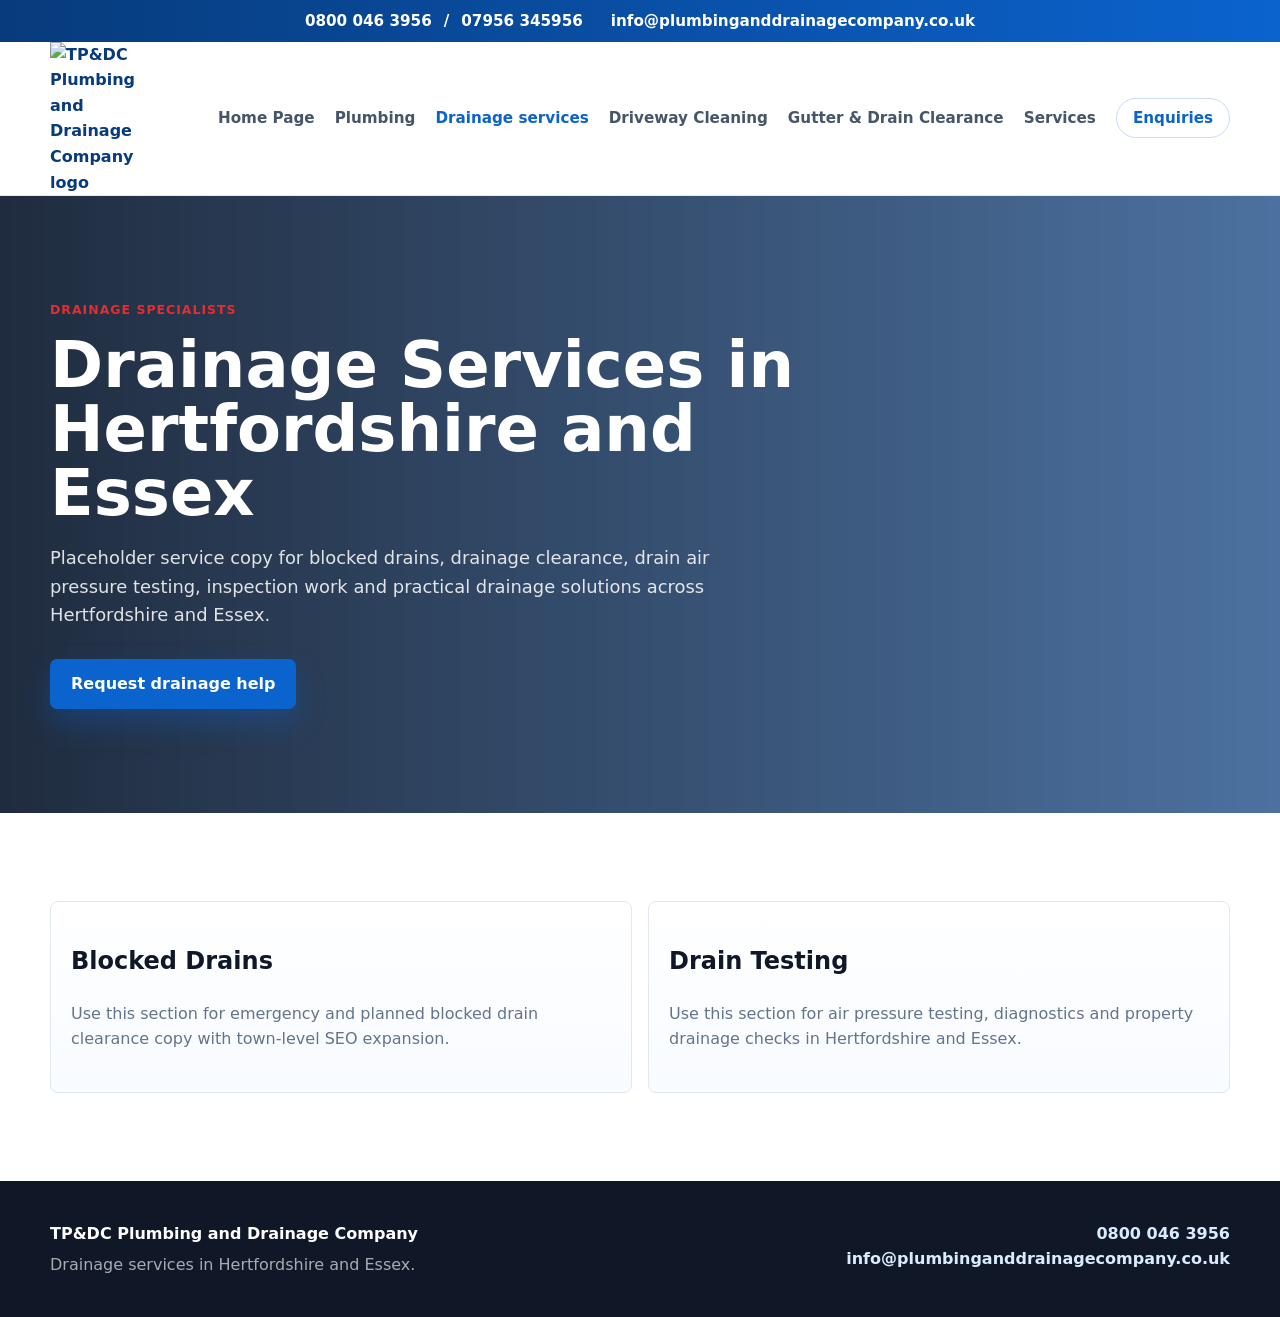
==== drainage-services.html @ feaea56b "Create plumbing and drainage website mockup" ====
<!doctype html>
<html lang="en-GB">
  <head>
    <meta charset="utf-8">
    <meta name="viewport" content="width=device-width, initial-scale=1">
    <title>Drainage Services in Hertfordshire and Essex | TP&amp;DC</title>
    <meta name="description" content="Drainage services in Hertfordshire and Essex from TP&DC, including blocked drains, clearance, drain testing, inspections and urgent drainage support.">
    <meta name="robots" content="index, follow, max-image-preview:large">
    <link rel="canonical" href="https://plumbinganddrainagecompany.co.uk/drainage-services/">
    <link rel="stylesheet" href="styles.css">
  </head>
  <body>
    <header class="site-header"><div class="contact-strip"><a href="tel:08000463956">0800 046 3956</a><span>/</span><a href="tel:07956345956">07956 345956</a><a href="mailto:info@plumbinganddrainagecompany.co.uk">info@plumbinganddrainagecompany.co.uk</a></div><nav class="nav" aria-label="Primary navigation"><a class="brand" href="index.html"><img src="file:///Users/cemseziner/Documents/Documents/CS%20Media%20Group/CS%20Media/CS%20Media%20-%20Folders/Clients/CK%20/tommy%20logo.png" alt="TP&DC Plumbing and Drainage Company logo"><span>TP&amp;DC</span></a><button class="menu-button" type="button" aria-label="Open navigation"><span></span><span></span><span></span></button><ul class="nav-links"><li><a href="index.html">Home Page</a></li><li><a href="plumbing.html">Plumbing</a></li><li><a href="drainage-services.html" aria-current="page">Drainage services</a></li><li><a href="driveway-cleaning.html">Driveway Cleaning</a></li><li><a href="gutter-drain-clearance.html">Gutter &amp; Drain Clearance</a></li><li><a href="services.html">Services</a></li><li><a class="nav-cta" href="enquiries.html">Enquiries</a></li></ul></nav></header>
    <main>
      <section class="subpage-hero"><p class="eyebrow">Drainage specialists</p><h1>Drainage Services in Hertfordshire and Essex</h1><p>Placeholder service copy for blocked drains, drainage clearance, drain air pressure testing, inspection work and practical drainage solutions across Hertfordshire and Essex.</p><a class="button primary" href="enquiries.html">Request drainage help</a></section>
      <section class="section seo-grid"><article><h2>Blocked Drains</h2><p>Use this section for emergency and planned blocked drain clearance copy with town-level SEO expansion.</p></article><article><h2>Drain Testing</h2><p>Use this section for air pressure testing, diagnostics and property drainage checks in Hertfordshire and Essex.</p></article></section>
    </main>
    <footer class="footer"><div><strong>TP&amp;DC Plumbing and Drainage Company</strong><p>Drainage services in Hertfordshire and Essex.</p></div><div><a href="tel:08000463956">0800 046 3956</a><a href="mailto:info@plumbinganddrainagecompany.co.uk">info@plumbinganddrainagecompany.co.uk</a></div></footer>
  </body>
</html>
---- styles.css ----
:root {
  --ink: #101828;
  --muted: #64748b;
  --line: #e2e8f0;
  --surface: #ffffff;
  --soft: #f5f8fc;
  --blue: #0b63ce;
  --blue-dark: #073b7c;
  --red: #e42d2d;
  --green: #16a34a;
  --shadow: 0 22px 70px rgba(15, 23, 42, 0.14);
  font-family: Inter, ui-sans-serif, system-ui, -apple-system, BlinkMacSystemFont, "Segoe UI", sans-serif;
}

* {
  box-sizing: border-box;
}

html {
  scroll-behavior: smooth;
}

body {
  margin: 0;
  background: var(--surface);
  color: var(--ink);
  line-height: 1.6;
}

a {
  color: inherit;
  text-decoration: none;
}

img {
  display: block;
  max-width: 100%;
}

.skip-link {
  position: absolute;
  left: 1rem;
  top: -4rem;
  z-index: 10;
  padding: 0.75rem 1rem;
  background: var(--ink);
  color: #fff;
}

.skip-link:focus {
  top: 1rem;
}

.site-header {
  position: sticky;
  top: 0;
  z-index: 20;
  background: rgba(255, 255, 255, 0.94);
  border-bottom: 1px solid rgba(226, 232, 240, 0.9);
  backdrop-filter: blur(14px);
}

.contact-strip {
  display: flex;
  justify-content: center;
  gap: 0.75rem;
  align-items: center;
  min-height: 2.6rem;
  padding: 0.5rem 1rem;
  background: linear-gradient(90deg, var(--blue-dark), var(--blue));
  color: #fff;
  font-size: 0.95rem;
  font-weight: 700;
}

.contact-strip a:last-child {
  margin-left: 1rem;
}

.nav {
  display: flex;
  align-items: center;
  justify-content: space-between;
  width: min(1180px, calc(100% - 2rem));
  margin: 0 auto;
  min-height: 5rem;
  gap: 1.25rem;
}

.brand {
  display: flex;
  align-items: center;
  gap: 0.75rem;
  min-width: 8rem;
  font-weight: 900;
  color: var(--blue-dark);
}

.brand img {
  width: 112px;
  height: auto;
}

.brand span {
  display: none;
}

.menu-button {
  display: none;
}

.nav-links {
  display: flex;
  align-items: center;
  gap: 1.25rem;
  margin: 0;
  padding: 0;
  list-style: none;
  font-size: 0.95rem;
  font-weight: 700;
  color: #475569;
}

.nav-links a {
  display: inline-flex;
  min-height: 2.5rem;
  align-items: center;
}

.nav-links a:hover,
.nav-links a[aria-current="page"] {
  color: var(--blue);
}

.nav-cta {
  padding: 0 1rem;
  border: 1px solid rgba(11, 99, 206, 0.22);
  border-radius: 999px;
  color: var(--blue);
}

.hero {
  position: relative;
  min-height: clamp(680px, 82vh, 860px);
  display: grid;
  align-items: center;
  overflow: hidden;
  isolation: isolate;
}

.hero-media {
  position: absolute;
  inset: 0;
  z-index: -2;
  background:
    linear-gradient(90deg, rgba(7, 21, 42, 0.82), rgba(7, 21, 42, 0.46), rgba(7, 21, 42, 0.1)),
    url("file:///var/folders/vd/cvgbrvnj04s18c6vx4_jrs3r0000gn/T/TemporaryItems/NSIRD_screencaptureui_sSZdVt/Screenshot%202026-06-17%20at%2022.45.13.png") center / cover;
}

.hero::after {
  content: "";
  position: absolute;
  left: 0;
  right: 0;
  bottom: 0;
  height: 8rem;
  z-index: -1;
  background: linear-gradient(0deg, #fff, rgba(255, 255, 255, 0));
}

.hero-content {
  width: min(1180px, calc(100% - 2rem));
  margin: 0 auto;
  padding: 5rem 0 8rem;
  color: #fff;
}

.subpage-hero {
  width: 100%;
  padding: 6.5rem max(1rem, calc((100vw - 1180px) / 2));
  background:
    linear-gradient(90deg, rgba(7, 21, 42, 0.9), rgba(7, 59, 124, 0.72)),
    url("file:///var/folders/vd/cvgbrvnj04s18c6vx4_jrs3r0000gn/T/TemporaryItems/NSIRD_screencaptureui_sSZdVt/Screenshot%202026-06-17%20at%2022.45.13.png") center / cover;
  color: #fff;
}

.subpage-hero h1 {
  max-width: 860px;
  margin: 0;
  font-size: clamp(2.5rem, 5vw, 4.75rem);
  line-height: 1;
  letter-spacing: 0;
}

.subpage-hero p:not(.eyebrow) {
  max-width: 700px;
  margin: 1.2rem 0 1.8rem;
  color: rgba(255, 255, 255, 0.86);
  font-size: 1.12rem;
}

.eyebrow {
  margin: 0 0 0.8rem;
  color: var(--red);
  font-size: 0.78rem;
  font-weight: 900;
  letter-spacing: 0.08em;
  text-transform: uppercase;
}

.hero .eyebrow {
  color: #8fd0ff;
}

.hero h1 {
  max-width: 760px;
  margin: 0;
  font-size: clamp(2.7rem, 6vw, 5.7rem);
  line-height: 0.95;
  letter-spacing: 0;
}

.hero p:not(.eyebrow) {
  max-width: 640px;
  margin: 1.4rem 0 0;
  font-size: 1.18rem;
  color: rgba(255, 255, 255, 0.9);
}

.hero-actions {
  display: flex;
  flex-wrap: wrap;
  gap: 0.9rem;
  margin-top: 2rem;
}

.button {
  display: inline-flex;
  justify-content: center;
  align-items: center;
  min-height: 3.15rem;
  padding: 0 1.25rem;
  border-radius: 0.45rem;
  border: 1px solid transparent;
  font-weight: 900;
  cursor: pointer;
}

.button.primary {
  background: var(--blue);
  color: #fff;
  box-shadow: 0 14px 30px rgba(11, 99, 206, 0.32);
}

.button.secondary {
  border-color: rgba(255, 255, 255, 0.45);
  color: #fff;
  background: rgba(255, 255, 255, 0.12);
}

.trust-bar {
  display: grid;
  grid-template-columns: repeat(4, 1fr);
  width: min(1180px, calc(100% - 2rem));
  margin: -4rem auto 0;
  position: relative;
  z-index: 3;
  background: #fff;
  border: 1px solid var(--line);
  border-radius: 0.5rem;
  box-shadow: var(--shadow);
}

.trust-bar div {
  padding: 1.25rem;
  border-right: 1px solid var(--line);
}

.trust-bar div:last-child {
  border-right: 0;
}

.trust-bar strong {
  display: block;
  color: var(--blue);
  font-size: 1.45rem;
  line-height: 1.2;
}

.trust-bar span {
  color: var(--muted);
  font-size: 0.92rem;
}

.section {
  width: min(1180px, calc(100% - 2rem));
  margin: 0 auto;
  padding: 5.5rem 0;
}

.intro {
  display: grid;
  grid-template-columns: minmax(0, 1.45fr) minmax(280px, 0.55fr);
  gap: 2rem;
  align-items: start;
}

.section-copy h2,
.section-heading h2,
.location-panel h2,
.enquiry h2 {
  margin: 0;
  max-width: 820px;
  font-size: clamp(2rem, 4vw, 3.5rem);
  line-height: 1.05;
  letter-spacing: 0;
}

.section-copy p,
.location-panel p,
.enquiry p {
  color: var(--muted);
  font-size: 1.04rem;
}

.quote-panel {
  padding: 1.5rem;
  border-radius: 0.5rem;
  background: var(--ink);
  color: #fff;
  box-shadow: var(--shadow);
}

.quote-panel h2 {
  margin: 0;
  font-size: 1.55rem;
}

.quote-panel p {
  color: rgba(255, 255, 255, 0.72);
}

.services,
.seo-plan {
  border-top: 1px solid var(--line);
}

.section-heading {
  display: flex;
  justify-content: space-between;
  align-items: end;
  gap: 2rem;
  margin-bottom: 2rem;
}

.service-grid,
.seo-grid {
  display: grid;
  grid-template-columns: repeat(4, 1fr);
  gap: 1rem;
}

.service-card,
.seo-grid article {
  min-height: 100%;
  padding: 1.25rem;
  border: 1px solid var(--line);
  border-radius: 0.5rem;
  background: #fff;
}

.service-card {
  transition: transform 180ms ease, box-shadow 180ms ease, border-color 180ms ease;
}

.service-card:hover {
  transform: translateY(-4px);
  border-color: rgba(11, 99, 206, 0.34);
  box-shadow: 0 18px 55px rgba(15, 23, 42, 0.1);
}

.service-card span {
  color: var(--red);
  font-weight: 900;
}

.service-card h3,
.seo-grid h3 {
  margin: 0.8rem 0;
  font-size: 1.18rem;
  line-height: 1.22;
}

.service-card p,
.seo-grid p {
  color: var(--muted);
  margin: 0 0 1.25rem;
}

.service-card a {
  color: var(--blue);
  font-weight: 900;
}

.locations {
  display: grid;
  grid-template-columns: 0.9fr 1.1fr;
  gap: 2rem;
  align-items: center;
  width: 100%;
  max-width: none;
  padding: 5.5rem max(1rem, calc((100vw - 1180px) / 2));
  background: var(--soft);
}

.area-list {
  display: flex;
  flex-wrap: wrap;
  gap: 0.8rem;
}

.area-list span {
  padding: 0.75rem 1rem;
  border: 1px solid rgba(11, 99, 206, 0.18);
  border-radius: 999px;
  background: #fff;
  color: var(--blue-dark);
  font-weight: 800;
}

.seo-grid {
  grid-template-columns: repeat(2, 1fr);
}

.seo-grid article {
  background: linear-gradient(180deg, #fff, #f8fbff);
}

.enquiry {
  display: grid;
  grid-template-columns: 0.85fr 1.15fr;
  gap: 2rem;
  align-items: start;
  border-top: 1px solid var(--line);
}

.enquiry-form {
  display: grid;
  grid-template-columns: repeat(2, 1fr);
  gap: 1rem;
  padding: 1.25rem;
  border: 1px solid var(--line);
  border-radius: 0.5rem;
  background: #fff;
  box-shadow: 0 18px 55px rgba(15, 23, 42, 0.08);
}

label {
  display: grid;
  gap: 0.45rem;
  color: var(--ink);
  font-weight: 800;
}

input,
select,
textarea {
  width: 100%;
  min-height: 3rem;
  border: 1px solid var(--line);
  border-radius: 0.35rem;
  padding: 0.75rem 0.85rem;
  color: var(--ink);
  font: inherit;
  background: #fff;
}

textarea {
  resize: vertical;
}

.full {
  grid-column: 1 / -1;
}

.footer {
  display: flex;
  justify-content: space-between;
  gap: 2rem;
  padding: 2.5rem max(1rem, calc((100vw - 1180px) / 2));
  background: var(--ink);
  color: #fff;
}

.footer p {
  margin: 0.35rem 0 0;
  color: rgba(255, 255, 255, 0.64);
}

.footer a {
  display: block;
  color: #d9ecff;
  font-weight: 800;
  text-align: right;
}

@media (max-width: 980px) {
  .nav {
    align-items: flex-start;
    padding: 1rem 0;
  }

  .menu-button {
    display: inline-grid;
    gap: 0.28rem;
    width: 2.75rem;
    height: 2.75rem;
    place-content: center;
    border: 1px solid var(--line);
    border-radius: 0.45rem;
    background: #fff;
  }

  .menu-button span {
    width: 1.1rem;
    height: 2px;
    background: var(--ink);
  }

  .nav-links {
    position: absolute;
    left: 1rem;
    right: 1rem;
    top: calc(100% + 0.5rem);
    display: none;
    padding: 1rem;
    background: #fff;
    border: 1px solid var(--line);
    border-radius: 0.5rem;
    box-shadow: var(--shadow);
  }

  .nav:focus-within .nav-links,
  .nav:hover .nav-links {
    display: grid;
    gap: 0.4rem;
  }

  .hero {
    min-height: 680px;
  }

  .trust-bar,
  .service-grid {
    grid-template-columns: repeat(2, 1fr);
  }

  .trust-bar div:nth-child(2) {
    border-right: 0;
  }

  .trust-bar div:nth-child(-n + 2) {
    border-bottom: 1px solid var(--line);
  }

  .intro,
  .locations,
  .enquiry {
    grid-template-columns: 1fr;
  }
}

@media (max-width: 640px) {
  .contact-strip {
    flex-wrap: wrap;
    gap: 0.35rem 0.6rem;
    font-size: 0.82rem;
  }

  .contact-strip a:last-child {
    flex-basis: 100%;
    margin-left: 0;
    text-align: center;
  }

  .brand img {
    width: 92px;
  }

  .hero {
    min-height: 650px;
  }

  .hero-media {
    background:
      linear-gradient(180deg, rgba(7, 21, 42, 0.88), rgba(7, 21, 42, 0.45)),
      url("file:///var/folders/vd/cvgbrvnj04s18c6vx4_jrs3r0000gn/T/TemporaryItems/NSIRD_screencaptureui_sSZdVt/Screenshot%202026-06-17%20at%2022.45.13.png") center / cover;
  }

  .hero h1 {
    font-size: 2.65rem;
  }

  .hero p:not(.eyebrow) {
    font-size: 1rem;
  }

  .hero-actions,
  .button {
    width: 100%;
  }

  .trust-bar,
  .service-grid,
  .seo-grid,
  .enquiry-form {
    grid-template-columns: 1fr;
  }

  .trust-bar div {
    border-right: 0;
    border-bottom: 1px solid var(--line);
  }

  .trust-bar div:last-child {
    border-bottom: 0;
  }

  .section {
    padding: 4rem 0;
  }

  .locations {
    padding: 4rem 1rem;
  }

  .footer {
    display: grid;
  }

  .footer a {
    text-align: left;
  }
}
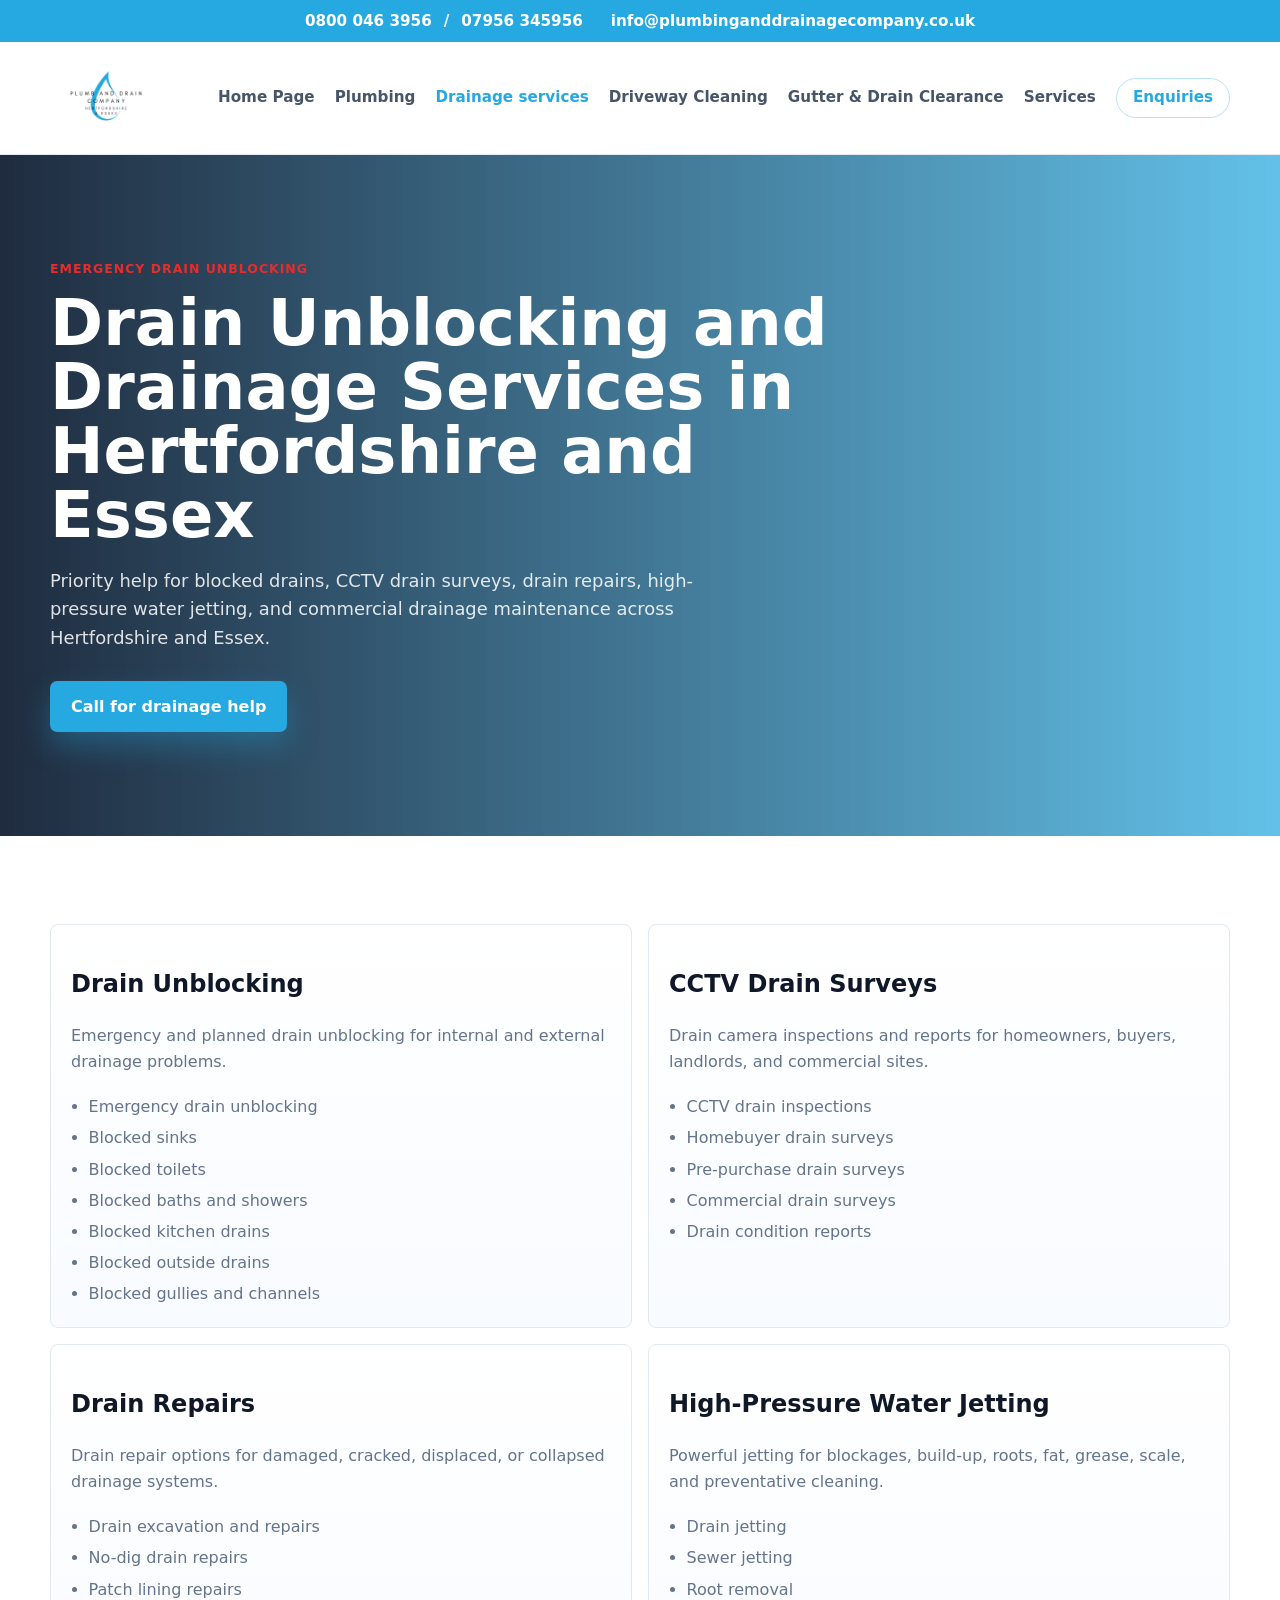
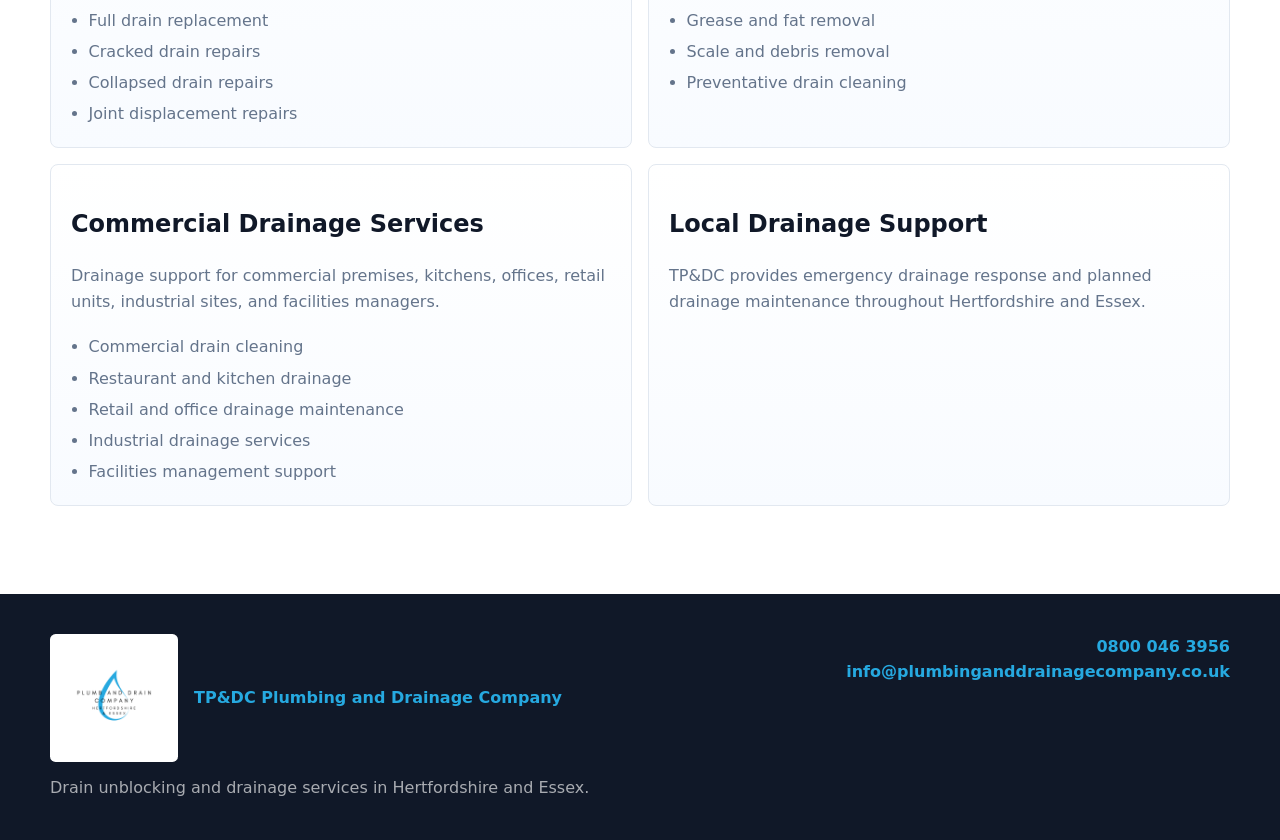
==== commit e7feca73: "Update logo, brand colour and service content" ====
--- a/drainage-services.html
+++ b/drainage-services.html
@@ -3,18 +3,83 @@
   <head>
     <meta charset="utf-8">
     <meta name="viewport" content="width=device-width, initial-scale=1">
-    <title>Drainage Services in Hertfordshire and Essex | TP&amp;DC</title>
-    <meta name="description" content="Drainage services in Hertfordshire and Essex from TP&DC, including blocked drains, clearance, drain testing, inspections and urgent drainage support.">
+    <title>Drain Unblocking and Drainage Services in Hertfordshire and Essex | TP&amp;DC</title>
+    <meta name="description" content="Emergency drain unblocking, CCTV drain surveys, drain repairs, high-pressure water jetting and commercial drainage services in Hertfordshire and Essex from TP&DC.">
     <meta name="robots" content="index, follow, max-image-preview:large">
     <link rel="canonical" href="https://plumbinganddrainagecompany.co.uk/drainage-services/">
     <link rel="stylesheet" href="styles.css">
   </head>
   <body>
-    <header class="site-header"><div class="contact-strip"><a href="tel:08000463956">0800 046 3956</a><span>/</span><a href="tel:07956345956">07956 345956</a><a href="mailto:info@plumbinganddrainagecompany.co.uk">info@plumbinganddrainagecompany.co.uk</a></div><nav class="nav" aria-label="Primary navigation"><a class="brand" href="index.html"><img src="file:///Users/cemseziner/Documents/Documents/CS%20Media%20Group/CS%20Media/CS%20Media%20-%20Folders/Clients/CK%20/tommy%20logo.png" alt="TP&DC Plumbing and Drainage Company logo"><span>TP&amp;DC</span></a><button class="menu-button" type="button" aria-label="Open navigation"><span></span><span></span><span></span></button><ul class="nav-links"><li><a href="index.html">Home Page</a></li><li><a href="plumbing.html">Plumbing</a></li><li><a href="drainage-services.html" aria-current="page">Drainage services</a></li><li><a href="driveway-cleaning.html">Driveway Cleaning</a></li><li><a href="gutter-drain-clearance.html">Gutter &amp; Drain Clearance</a></li><li><a href="services.html">Services</a></li><li><a class="nav-cta" href="enquiries.html">Enquiries</a></li></ul></nav></header>
+    <header class="site-header"><div class="contact-strip"><a href="tel:08000463956">0800 046 3956</a><span>/</span><a href="tel:07956345956">07956 345956</a><a href="mailto:info@plumbinganddrainagecompany.co.uk">info@plumbinganddrainagecompany.co.uk</a></div><nav class="nav" aria-label="Primary navigation"><a class="brand" href="index.html"><img src="assets/plumb-and-drain-logo.png" alt="TP&DC Plumbing and Drainage Company logo"><span>TP&amp;DC</span></a><button class="menu-button" type="button" aria-label="Open navigation"><span></span><span></span><span></span></button><ul class="nav-links"><li><a href="index.html">Home Page</a></li><li><a href="plumbing.html">Plumbing</a></li><li><a href="drainage-services.html" aria-current="page">Drainage services</a></li><li><a href="driveway-cleaning.html">Driveway Cleaning</a></li><li><a href="gutter-drain-clearance.html">Gutter &amp; Drain Clearance</a></li><li><a href="services.html">Services</a></li><li><a class="nav-cta" href="enquiries.html">Enquiries</a></li></ul></nav></header>
     <main>
-      <section class="subpage-hero"><p class="eyebrow">Drainage specialists</p><h1>Drainage Services in Hertfordshire and Essex</h1><p>Placeholder service copy for blocked drains, drainage clearance, drain air pressure testing, inspection work and practical drainage solutions across Hertfordshire and Essex.</p><a class="button primary" href="enquiries.html">Request drainage help</a></section>
-      <section class="section seo-grid"><article><h2>Blocked Drains</h2><p>Use this section for emergency and planned blocked drain clearance copy with town-level SEO expansion.</p></article><article><h2>Drain Testing</h2><p>Use this section for air pressure testing, diagnostics and property drainage checks in Hertfordshire and Essex.</p></article></section>
+      <section class="subpage-hero"><p class="eyebrow">Emergency drain unblocking</p><h1>Drain Unblocking and Drainage Services in Hertfordshire and Essex</h1><p>Priority help for blocked drains, CCTV drain surveys, drain repairs, high-pressure water jetting, and commercial drainage maintenance across Hertfordshire and Essex.</p><a class="button primary" href="tel:08000463956">Call for drainage help</a></section>
+      <section class="section seo-grid">
+        <article>
+          <h2>Drain Unblocking</h2>
+          <p>Emergency and planned drain unblocking for internal and external drainage problems.</p>
+          <ul class="service-list">
+            <li>Emergency drain unblocking</li>
+            <li>Blocked sinks</li>
+            <li>Blocked toilets</li>
+            <li>Blocked baths and showers</li>
+            <li>Blocked kitchen drains</li>
+            <li>Blocked outside drains</li>
+            <li>Blocked gullies and channels</li>
+          </ul>
+        </article>
+        <article>
+          <h2>CCTV Drain Surveys</h2>
+          <p>Drain camera inspections and reports for homeowners, buyers, landlords, and commercial sites.</p>
+          <ul class="service-list">
+            <li>CCTV drain inspections</li>
+            <li>Homebuyer drain surveys</li>
+            <li>Pre-purchase drain surveys</li>
+            <li>Commercial drain surveys</li>
+            <li>Drain condition reports</li>
+          </ul>
+        </article>
+        <article>
+          <h2>Drain Repairs</h2>
+          <p>Drain repair options for damaged, cracked, displaced, or collapsed drainage systems.</p>
+          <ul class="service-list">
+            <li>Drain excavation and repairs</li>
+            <li>No-dig drain repairs</li>
+            <li>Patch lining repairs</li>
+            <li>Full drain replacement</li>
+            <li>Cracked drain repairs</li>
+            <li>Collapsed drain repairs</li>
+            <li>Joint displacement repairs</li>
+          </ul>
+        </article>
+        <article>
+          <h2>High-Pressure Water Jetting</h2>
+          <p>Powerful jetting for blockages, build-up, roots, fat, grease, scale, and preventative cleaning.</p>
+          <ul class="service-list">
+            <li>Drain jetting</li>
+            <li>Sewer jetting</li>
+            <li>Root removal</li>
+            <li>Grease and fat removal</li>
+            <li>Scale and debris removal</li>
+            <li>Preventative drain cleaning</li>
+          </ul>
+        </article>
+        <article>
+          <h2>Commercial Drainage Services</h2>
+          <p>Drainage support for commercial premises, kitchens, offices, retail units, industrial sites, and facilities managers.</p>
+          <ul class="service-list">
+            <li>Commercial drain cleaning</li>
+            <li>Restaurant and kitchen drainage</li>
+            <li>Retail and office drainage maintenance</li>
+            <li>Industrial drainage services</li>
+            <li>Facilities management support</li>
+          </ul>
+        </article>
+        <article>
+          <h2>Local Drainage Support</h2>
+          <p>TP&amp;DC provides emergency drainage response and planned drainage maintenance throughout Hertfordshire and Essex.</p>
+        </article>
+      </section>
     </main>
-    <footer class="footer"><div><strong>TP&amp;DC Plumbing and Drainage Company</strong><p>Drainage services in Hertfordshire and Essex.</p></div><div><a href="tel:08000463956">0800 046 3956</a><a href="mailto:info@plumbinganddrainagecompany.co.uk">info@plumbinganddrainagecompany.co.uk</a></div></footer>
+    <footer class="footer"><div><a class="footer-brand" href="index.html" aria-label="TP&DC home"><img src="assets/plumb-and-drain-logo.png" alt="TP&DC Plumbing and Drainage Company logo"><span>TP&amp;DC Plumbing and Drainage Company</span></a><p>Drain unblocking and drainage services in Hertfordshire and Essex.</p></div><div><a href="tel:08000463956">0800 046 3956</a><a href="mailto:info@plumbinganddrainagecompany.co.uk">info@plumbinganddrainagecompany.co.uk</a></div></footer>
   </body>
 </html>
--- a/styles.css
+++ b/styles.css
@@ -4,8 +4,8 @@
   --line: #e2e8f0;
   --surface: #ffffff;
   --soft: #f5f8fc;
-  --blue: #0b63ce;
-  --blue-dark: #073b7c;
+  --blue: #26a9e0;
+  --blue-dark: #26a9e0;
   --red: #e42d2d;
   --green: #16a34a;
   --shadow: 0 22px 70px rgba(15, 23, 42, 0.14);
@@ -67,7 +67,7 @@
   align-items: center;
   min-height: 2.6rem;
   padding: 0.5rem 1rem;
-  background: linear-gradient(90deg, var(--blue-dark), var(--blue));
+  background: var(--blue);
   color: #fff;
   font-size: 0.95rem;
   font-weight: 700;
@@ -134,7 +134,7 @@
 
 .nav-cta {
   padding: 0 1rem;
-  border: 1px solid rgba(11, 99, 206, 0.22);
+  border: 1px solid rgba(38, 169, 224, 0.32);
   border-radius: 999px;
   color: var(--blue);
 }
@@ -154,7 +154,7 @@
   z-index: -2;
   background:
     linear-gradient(90deg, rgba(7, 21, 42, 0.82), rgba(7, 21, 42, 0.46), rgba(7, 21, 42, 0.1)),
-    url("file:///var/folders/vd/cvgbrvnj04s18c6vx4_jrs3r0000gn/T/TemporaryItems/NSIRD_screencaptureui_sSZdVt/Screenshot%202026-06-17%20at%2022.45.13.png") center / cover;
+    url("assets/hero-reference.png") center / cover;
 }
 
 .hero::after {
@@ -179,8 +179,8 @@
   width: 100%;
   padding: 6.5rem max(1rem, calc((100vw - 1180px) / 2));
   background:
-    linear-gradient(90deg, rgba(7, 21, 42, 0.9), rgba(7, 59, 124, 0.72)),
-    url("file:///var/folders/vd/cvgbrvnj04s18c6vx4_jrs3r0000gn/T/TemporaryItems/NSIRD_screencaptureui_sSZdVt/Screenshot%202026-06-17%20at%2022.45.13.png") center / cover;
+    linear-gradient(90deg, rgba(7, 21, 42, 0.9), rgba(38, 169, 224, 0.72)),
+    url("assets/hero-reference.png") center / cover;
   color: #fff;
 }
 
@@ -209,7 +209,7 @@
 }
 
 .hero .eyebrow {
-  color: #8fd0ff;
+  color: var(--blue);
 }
 
 .hero h1 {
@@ -249,7 +249,7 @@
 .button.primary {
   background: var(--blue);
   color: #fff;
-  box-shadow: 0 14px 30px rgba(11, 99, 206, 0.32);
+  box-shadow: 0 14px 30px rgba(38, 169, 224, 0.32);
 }
 
 .button.secondary {
@@ -375,7 +375,7 @@
 
 .service-card:hover {
   transform: translateY(-4px);
-  border-color: rgba(11, 99, 206, 0.34);
+  border-color: rgba(38, 169, 224, 0.34);
   box-shadow: 0 18px 55px rgba(15, 23, 42, 0.1);
 }
 
@@ -421,10 +421,10 @@
 
 .area-list span {
   padding: 0.75rem 1rem;
-  border: 1px solid rgba(11, 99, 206, 0.18);
+  border: 1px solid rgba(38, 169, 224, 0.18);
   border-radius: 999px;
   background: #fff;
-  color: var(--blue-dark);
+  color: var(--ink);
   font-weight: 800;
 }
 
@@ -492,6 +492,23 @@
   color: #fff;
 }
 
+.footer-brand {
+  display: inline-flex;
+  align-items: center;
+  gap: 1rem;
+  color: #fff;
+  font-weight: 900;
+}
+
+.footer-brand img {
+  width: 128px;
+  max-width: 42vw;
+  height: auto;
+  background: #fff;
+  border-radius: 0.35rem;
+  padding: 0.4rem;
+}
+
 .footer p {
   margin: 0.35rem 0 0;
   color: rgba(255, 255, 255, 0.64);
@@ -499,9 +516,24 @@
 
 .footer a {
   display: block;
-  color: #d9ecff;
+  color: var(--blue);
   font-weight: 800;
   text-align: right;
+}
+
+.footer .footer-brand {
+  display: inline-flex;
+  text-align: left;
+}
+
+.service-list {
+  margin: 1rem 0 0;
+  padding-left: 1.1rem;
+  color: var(--muted);
+}
+
+.service-list li + li {
+  margin-top: 0.35rem;
 }
 
 @media (max-width: 980px) {
@@ -594,7 +626,7 @@
   .hero-media {
     background:
       linear-gradient(180deg, rgba(7, 21, 42, 0.88), rgba(7, 21, 42, 0.45)),
-      url("file:///var/folders/vd/cvgbrvnj04s18c6vx4_jrs3r0000gn/T/TemporaryItems/NSIRD_screencaptureui_sSZdVt/Screenshot%202026-06-17%20at%2022.45.13.png") center / cover;
+      url("assets/hero-reference.png") center / cover;
   }
 
   .hero h1 {
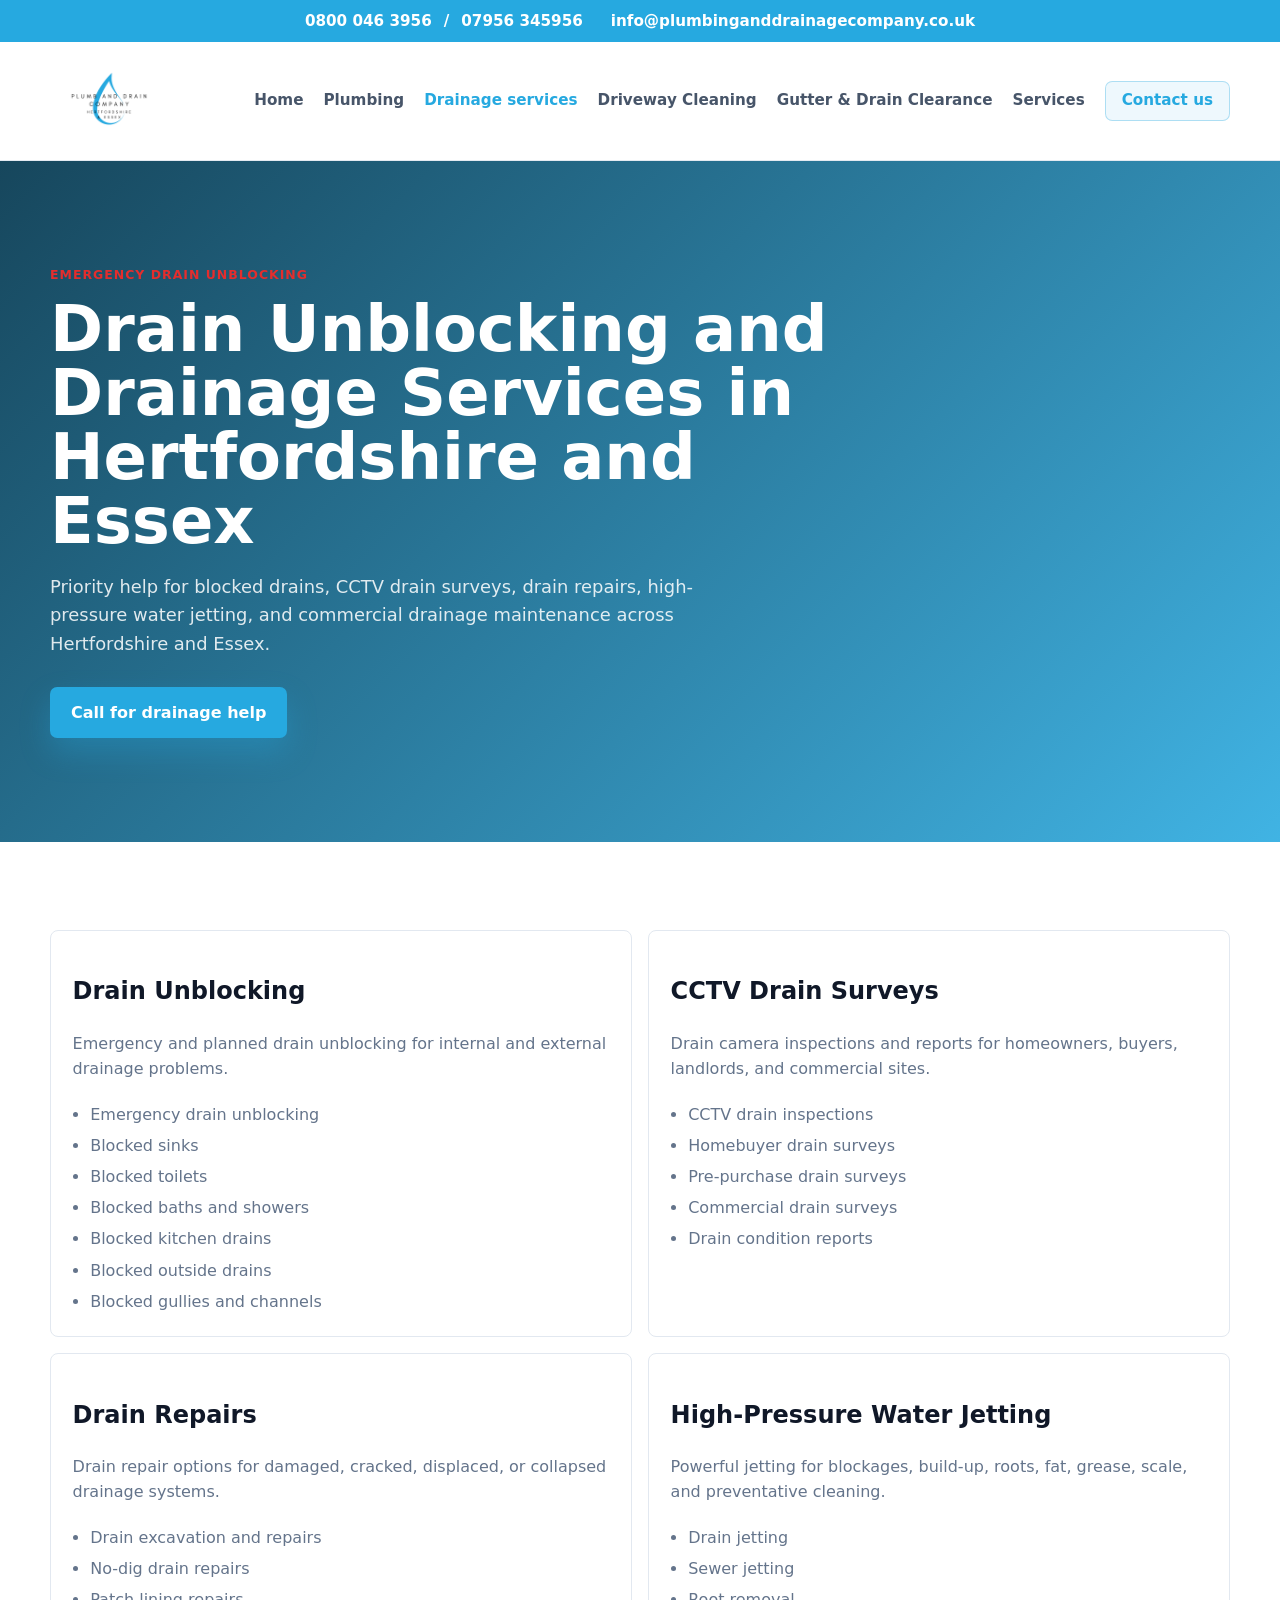
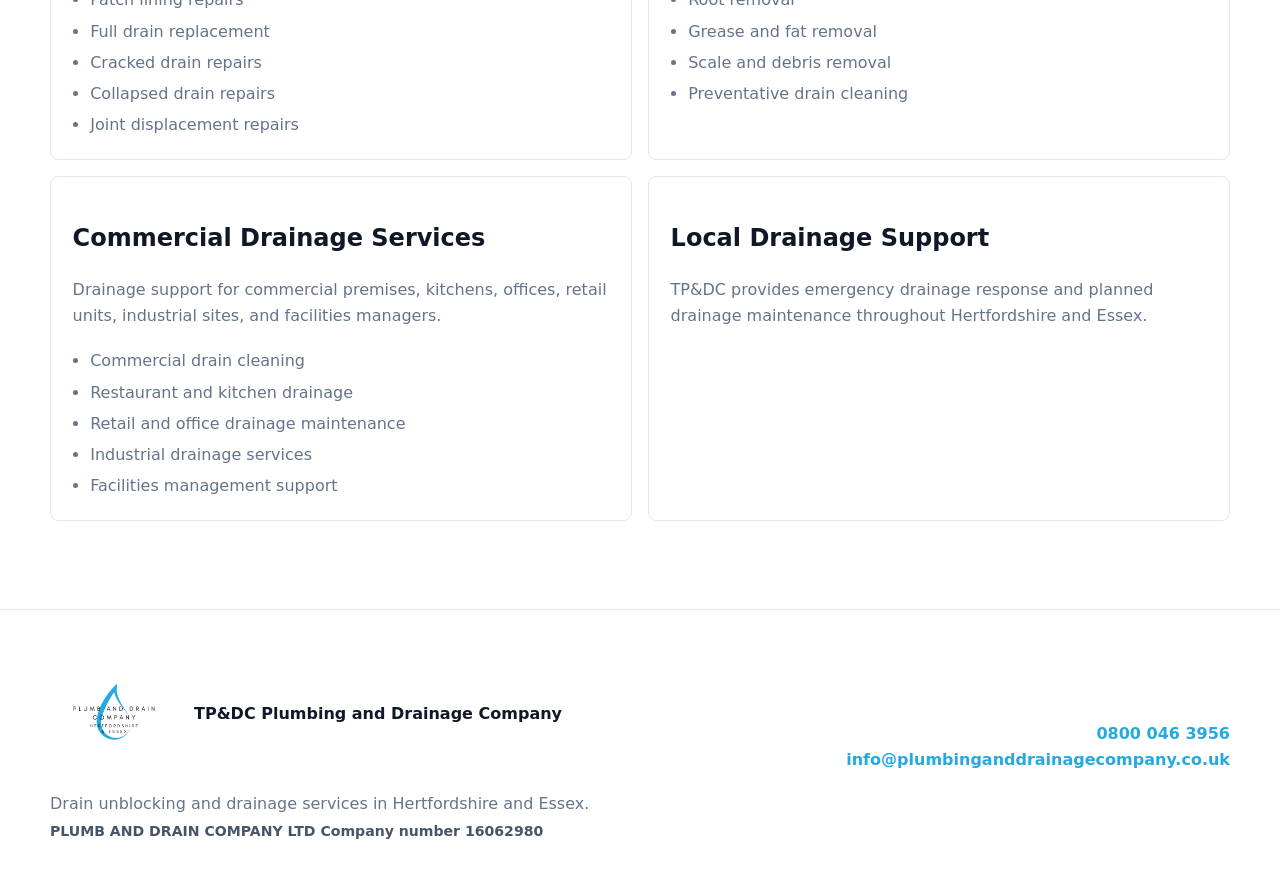
==== commit 0f6cda36: "Update contact links and footer company details" ====
--- a/drainage-services.html
+++ b/drainage-services.html
@@ -10,7 +10,7 @@
     <link rel="stylesheet" href="styles.css">
   </head>
   <body>
-    <header class="site-header"><div class="contact-strip"><a href="tel:08000463956">0800 046 3956</a><span>/</span><a href="tel:07956345956">07956 345956</a><a href="mailto:info@plumbinganddrainagecompany.co.uk">info@plumbinganddrainagecompany.co.uk</a></div><nav class="nav" aria-label="Primary navigation"><a class="brand" href="index.html"><img src="assets/plumb-and-drain-logo.png" alt="TP&DC Plumbing and Drainage Company logo"><span>TP&amp;DC</span></a><button class="menu-button" type="button" aria-label="Open navigation"><span></span><span></span><span></span></button><ul class="nav-links"><li><a href="index.html">Home Page</a></li><li><a href="plumbing.html">Plumbing</a></li><li><a href="drainage-services.html" aria-current="page">Drainage services</a></li><li><a href="driveway-cleaning.html">Driveway Cleaning</a></li><li><a href="gutter-drain-clearance.html">Gutter &amp; Drain Clearance</a></li><li><a href="services.html">Services</a></li><li><a class="nav-cta" href="enquiries.html">Enquiries</a></li></ul></nav></header>
+    <header class="site-header"><div class="contact-strip"><a href="tel:08000463956">0800 046 3956</a><span>/</span><a href="tel:07956345956">07956 345956</a><a href="mailto:info@plumbinganddrainagecompany.co.uk">info@plumbinganddrainagecompany.co.uk</a></div><nav class="nav" aria-label="Primary navigation"><a class="brand" href="index.html"><img src="assets/plumb-and-drain-logo.png" alt="TP&DC Plumbing and Drainage Company logo"><span>TP&amp;DC</span></a><button class="menu-button" type="button" aria-label="Open navigation"><span></span><span></span><span></span></button><ul class="nav-links"><li><a href="index.html">Home</a></li><li><a href="plumbing.html">Plumbing</a></li><li><a href="drainage-services.html" aria-current="page">Drainage services</a></li><li><a href="driveway-cleaning.html">Driveway Cleaning</a></li><li><a href="gutter-drain-clearance.html">Gutter &amp; Drain Clearance</a></li><li><a href="services.html">Services</a></li><li><a class="nav-cta" href="enquiries.html">Contact us</a></li></ul></nav></header>
     <main>
       <section class="subpage-hero"><p class="eyebrow">Emergency drain unblocking</p><h1>Drain Unblocking and Drainage Services in Hertfordshire and Essex</h1><p>Priority help for blocked drains, CCTV drain surveys, drain repairs, high-pressure water jetting, and commercial drainage maintenance across Hertfordshire and Essex.</p><a class="button primary" href="tel:08000463956">Call for drainage help</a></section>
       <section class="section seo-grid">
@@ -80,6 +80,6 @@
         </article>
       </section>
     </main>
-    <footer class="footer"><div><a class="footer-brand" href="index.html" aria-label="TP&DC home"><img src="assets/plumb-and-drain-logo.png" alt="TP&DC Plumbing and Drainage Company logo"><span>TP&amp;DC Plumbing and Drainage Company</span></a><p>Drain unblocking and drainage services in Hertfordshire and Essex.</p></div><div><a href="tel:08000463956">0800 046 3956</a><a href="mailto:info@plumbinganddrainagecompany.co.uk">info@plumbinganddrainagecompany.co.uk</a></div></footer>
+    <footer class="footer"><div><a class="footer-brand" href="index.html" aria-label="TP&DC home"><img src="assets/plumb-and-drain-logo.png" alt="TP&DC Plumbing and Drainage Company logo"><span>TP&amp;DC Plumbing and Drainage Company</span></a><p>Drain unblocking and drainage services in Hertfordshire and Essex.</p><p class="company-number">PLUMB AND DRAIN COMPANY LTD Company number 16062980</p></div><div><a href="tel:08000463956">0800 046 3956</a><a href="mailto:info@plumbinganddrainagecompany.co.uk">info@plumbinganddrainagecompany.co.uk</a></div></footer>
   </body>
 </html>
--- a/styles.css
+++ b/styles.css
@@ -3,12 +3,12 @@
   --muted: #64748b;
   --line: #e2e8f0;
   --surface: #ffffff;
-  --soft: #f5f8fc;
+  --soft: #f4f9fc;
   --blue: #26a9e0;
-  --blue-dark: #26a9e0;
+  --blue-dark: #0d3f56;
   --red: #e42d2d;
   --green: #16a34a;
-  --shadow: 0 22px 70px rgba(15, 23, 42, 0.14);
+  --shadow: 0 20px 55px rgba(15, 23, 42, 0.11);
   font-family: Inter, ui-sans-serif, system-ui, -apple-system, BlinkMacSystemFont, "Segoe UI", sans-serif;
 }
 
@@ -55,7 +55,7 @@
   position: sticky;
   top: 0;
   z-index: 20;
-  background: rgba(255, 255, 255, 0.94);
+  background: rgba(255, 255, 255, 0.96);
   border-bottom: 1px solid rgba(226, 232, 240, 0.9);
   backdrop-filter: blur(14px);
 }
@@ -97,7 +97,7 @@
 }
 
 .brand img {
-  width: 112px;
+  width: 118px;
   height: auto;
 }
 
@@ -135,52 +135,100 @@
 .nav-cta {
   padding: 0 1rem;
   border: 1px solid rgba(38, 169, 224, 0.32);
-  border-radius: 999px;
+  border-radius: 0.45rem;
   color: var(--blue);
+  background: rgba(38, 169, 224, 0.08);
 }
 
 .hero {
   position: relative;
-  min-height: clamp(680px, 82vh, 860px);
+  min-height: clamp(640px, 76vh, 820px);
   display: grid;
   align-items: center;
   overflow: hidden;
   isolation: isolate;
-}
-
-.hero-media {
+  background:
+    linear-gradient(135deg, #f7fcff 0%, #ffffff 48%, #eef9fd 100%);
+}
+
+.hero::before {
+  content: "";
   position: absolute;
   inset: 0;
-  z-index: -2;
+  z-index: -1;
   background:
-    linear-gradient(90deg, rgba(7, 21, 42, 0.82), rgba(7, 21, 42, 0.46), rgba(7, 21, 42, 0.1)),
-    url("assets/hero-reference.png") center / cover;
-}
-
-.hero::after {
-  content: "";
-  position: absolute;
-  left: 0;
-  right: 0;
-  bottom: 0;
-  height: 8rem;
-  z-index: -1;
-  background: linear-gradient(0deg, #fff, rgba(255, 255, 255, 0));
+    linear-gradient(rgba(38, 169, 224, 0.08) 1px, transparent 1px),
+    linear-gradient(90deg, rgba(38, 169, 224, 0.08) 1px, transparent 1px);
+  background-size: 56px 56px;
+  mask-image: linear-gradient(90deg, rgba(0, 0, 0, 0.72), transparent 72%);
 }
 
 .hero-content {
+  display: grid;
+  grid-template-columns: minmax(0, 1.08fr) minmax(320px, 0.62fr);
+  gap: 3rem;
+  align-items: center;
   width: min(1180px, calc(100% - 2rem));
   margin: 0 auto;
-  padding: 5rem 0 8rem;
-  color: #fff;
+  padding: 5.5rem 0 7rem;
+  color: var(--ink);
+}
+
+.hero-copy {
+  max-width: 780px;
+}
+
+.hero-panel {
+  display: grid;
+  gap: 0.9rem;
+  padding: 1.1rem;
+  border: 1px solid rgba(38, 169, 224, 0.28);
+  border-radius: 0.5rem;
+  background: rgba(255, 255, 255, 0.92);
+  box-shadow: var(--shadow);
+}
+
+.hero-panel-head {
+  display: flex;
+  align-items: center;
+  justify-content: space-between;
+  gap: 1rem;
+  padding-bottom: 0.9rem;
+  border-bottom: 1px solid var(--line);
+  color: var(--blue-dark);
+  font-weight: 900;
+}
+
+.hero-panel-head img {
+  width: 126px;
+  height: auto;
+}
+
+.response-card {
+  display: grid;
+  gap: 0.25rem;
+  padding: 1rem;
+  border: 1px solid var(--line);
+  border-left: 4px solid var(--blue);
+  border-radius: 0.45rem;
+  background: #fff;
+}
+
+.response-card strong {
+  color: var(--ink);
+  font-size: 1.02rem;
+}
+
+.response-card span {
+  color: var(--muted);
+  font-size: 0.95rem;
 }
 
 .subpage-hero {
   width: 100%;
   padding: 6.5rem max(1rem, calc((100vw - 1180px) / 2));
   background:
-    linear-gradient(90deg, rgba(7, 21, 42, 0.9), rgba(38, 169, 224, 0.72)),
-    url("assets/hero-reference.png") center / cover;
+    linear-gradient(135deg, rgba(13, 63, 86, 0.96), rgba(38, 169, 224, 0.88));
   color: #fff;
 }
 
@@ -209,14 +257,14 @@
 }
 
 .hero .eyebrow {
-  color: var(--blue);
+  color: var(--blue-dark);
 }
 
 .hero h1 {
-  max-width: 760px;
+  max-width: 820px;
   margin: 0;
-  font-size: clamp(2.7rem, 6vw, 5.7rem);
-  line-height: 0.95;
+  font-size: clamp(2.75rem, 6vw, 5.45rem);
+  line-height: 0.96;
   letter-spacing: 0;
 }
 
@@ -224,7 +272,7 @@
   max-width: 640px;
   margin: 1.4rem 0 0;
   font-size: 1.18rem;
-  color: rgba(255, 255, 255, 0.9);
+  color: #475569;
 }
 
 .hero-actions {
@@ -253,16 +301,16 @@
 }
 
 .button.secondary {
-  border-color: rgba(255, 255, 255, 0.45);
-  color: #fff;
-  background: rgba(255, 255, 255, 0.12);
+  border-color: rgba(38, 169, 224, 0.3);
+  color: var(--blue-dark);
+  background: #fff;
 }
 
 .trust-bar {
   display: grid;
   grid-template-columns: repeat(4, 1fr);
   width: min(1180px, calc(100% - 2rem));
-  margin: -4rem auto 0;
+  margin: -3rem auto 0;
   position: relative;
   z-index: 3;
   background: #fff;
@@ -326,7 +374,7 @@
 .quote-panel {
   padding: 1.5rem;
   border-radius: 0.5rem;
-  background: var(--ink);
+  background: var(--blue-dark);
   color: #fff;
   box-shadow: var(--shadow);
 }
@@ -363,7 +411,7 @@
 .service-card,
 .seo-grid article {
   min-height: 100%;
-  padding: 1.25rem;
+  padding: 1.35rem;
   border: 1px solid var(--line);
   border-radius: 0.5rem;
   background: #fff;
@@ -376,7 +424,7 @@
 .service-card:hover {
   transform: translateY(-4px);
   border-color: rgba(38, 169, 224, 0.34);
-  box-shadow: 0 18px 55px rgba(15, 23, 42, 0.1);
+  box-shadow: 0 18px 45px rgba(15, 23, 42, 0.09);
 }
 
 .service-card span {
@@ -433,7 +481,7 @@
 }
 
 .seo-grid article {
-  background: linear-gradient(180deg, #fff, #f8fbff);
+  background: #fff;
 }
 
 .enquiry {
@@ -486,17 +534,19 @@
 .footer {
   display: flex;
   justify-content: space-between;
+  align-items: center;
   gap: 2rem;
   padding: 2.5rem max(1rem, calc((100vw - 1180px) / 2));
-  background: var(--ink);
-  color: #fff;
+  background: #fff;
+  color: var(--ink);
+  border-top: 1px solid var(--line);
 }
 
 .footer-brand {
   display: inline-flex;
   align-items: center;
   gap: 1rem;
-  color: #fff;
+  color: var(--ink);
   font-weight: 900;
 }
 
@@ -506,12 +556,18 @@
   height: auto;
   background: #fff;
   border-radius: 0.35rem;
-  padding: 0.4rem;
 }
 
 .footer p {
   margin: 0.35rem 0 0;
-  color: rgba(255, 255, 255, 0.64);
+  color: var(--muted);
+}
+
+.footer .company-number {
+  margin-top: 0.2rem;
+  color: #475569;
+  font-size: 0.88rem;
+  font-weight: 800;
 }
 
 .footer a {
@@ -523,6 +579,7 @@
 
 .footer .footer-brand {
   display: inline-flex;
+  color: var(--ink);
   text-align: left;
 }
 
@@ -579,7 +636,12 @@
   }
 
   .hero {
-    min-height: 680px;
+    min-height: auto;
+  }
+
+  .hero-content {
+    grid-template-columns: 1fr;
+    padding: 4.5rem 0 6rem;
   }
 
   .trust-bar,
@@ -620,13 +682,7 @@
   }
 
   .hero {
-    min-height: 650px;
-  }
-
-  .hero-media {
-    background:
-      linear-gradient(180deg, rgba(7, 21, 42, 0.88), rgba(7, 21, 42, 0.45)),
-      url("assets/hero-reference.png") center / cover;
+    min-height: auto;
   }
 
   .hero h1 {
@@ -668,6 +724,7 @@
 
   .footer {
     display: grid;
+    align-items: start;
   }
 
   .footer a {
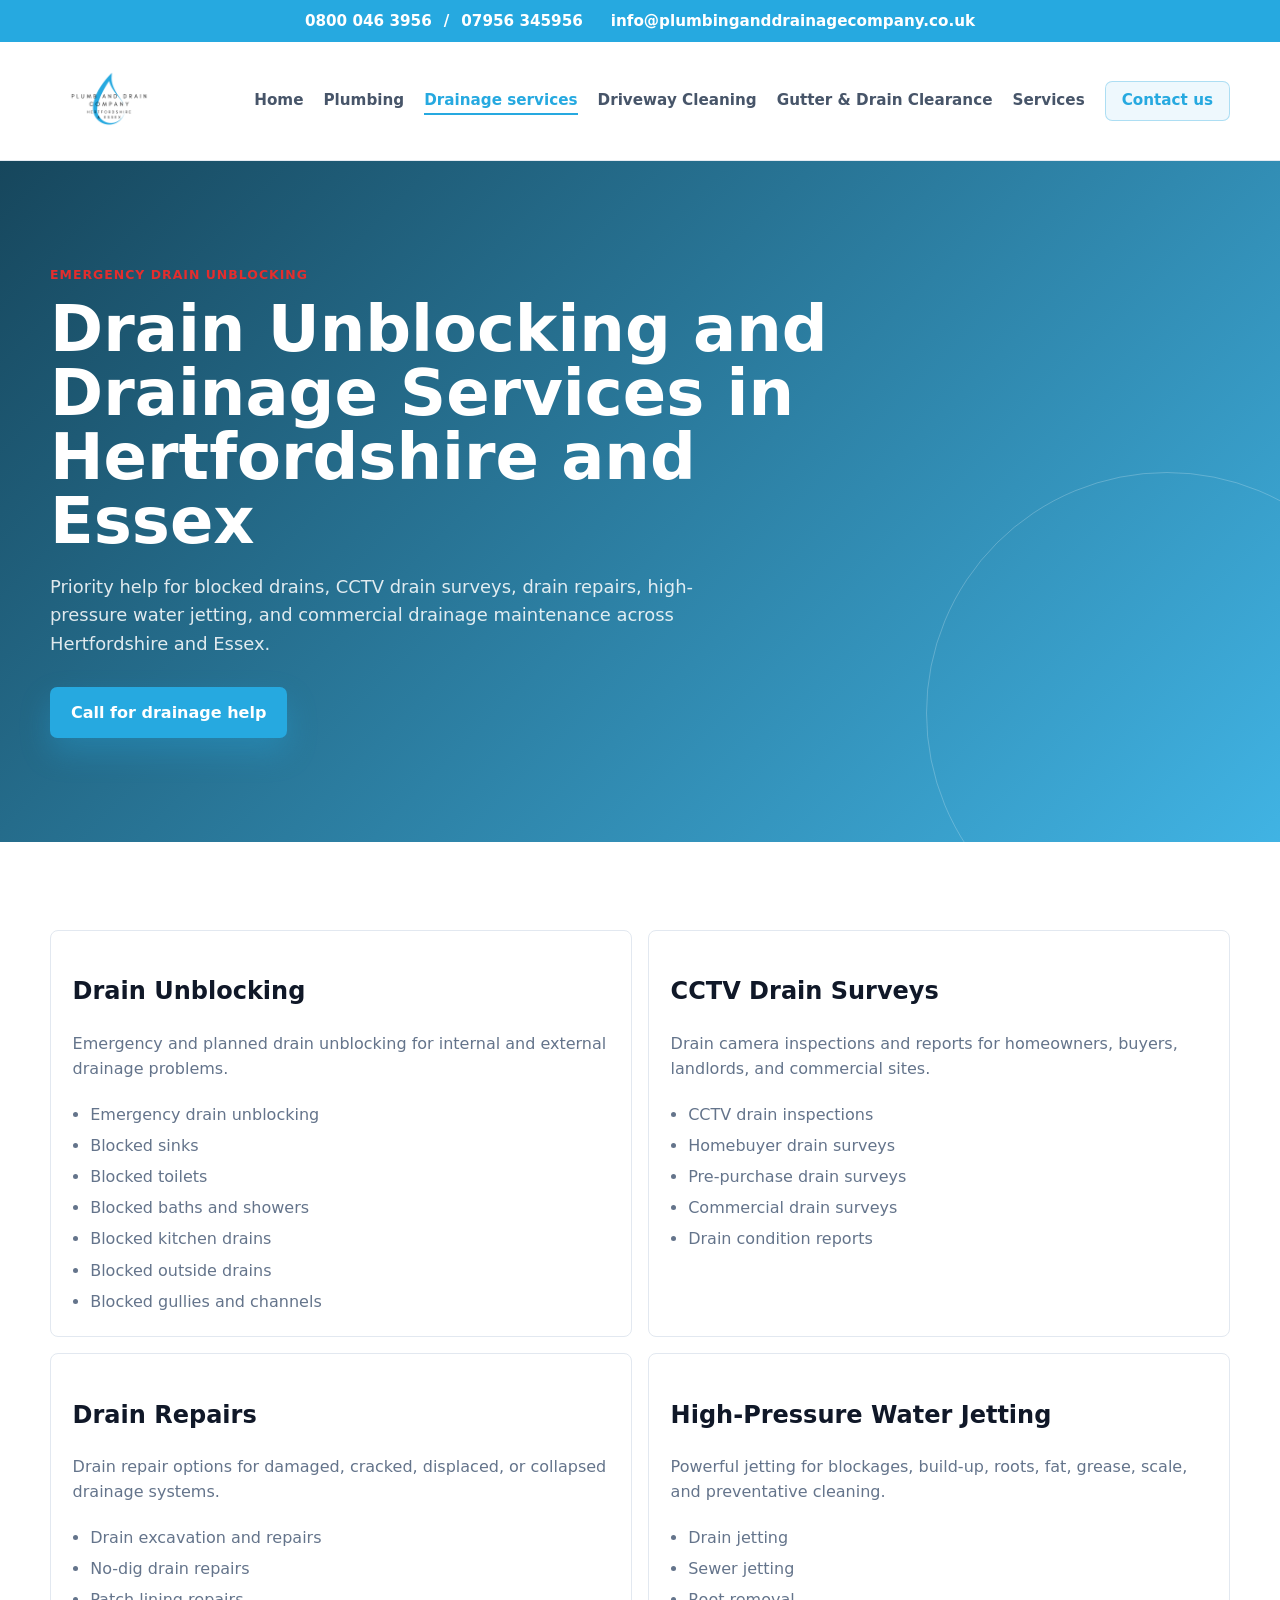
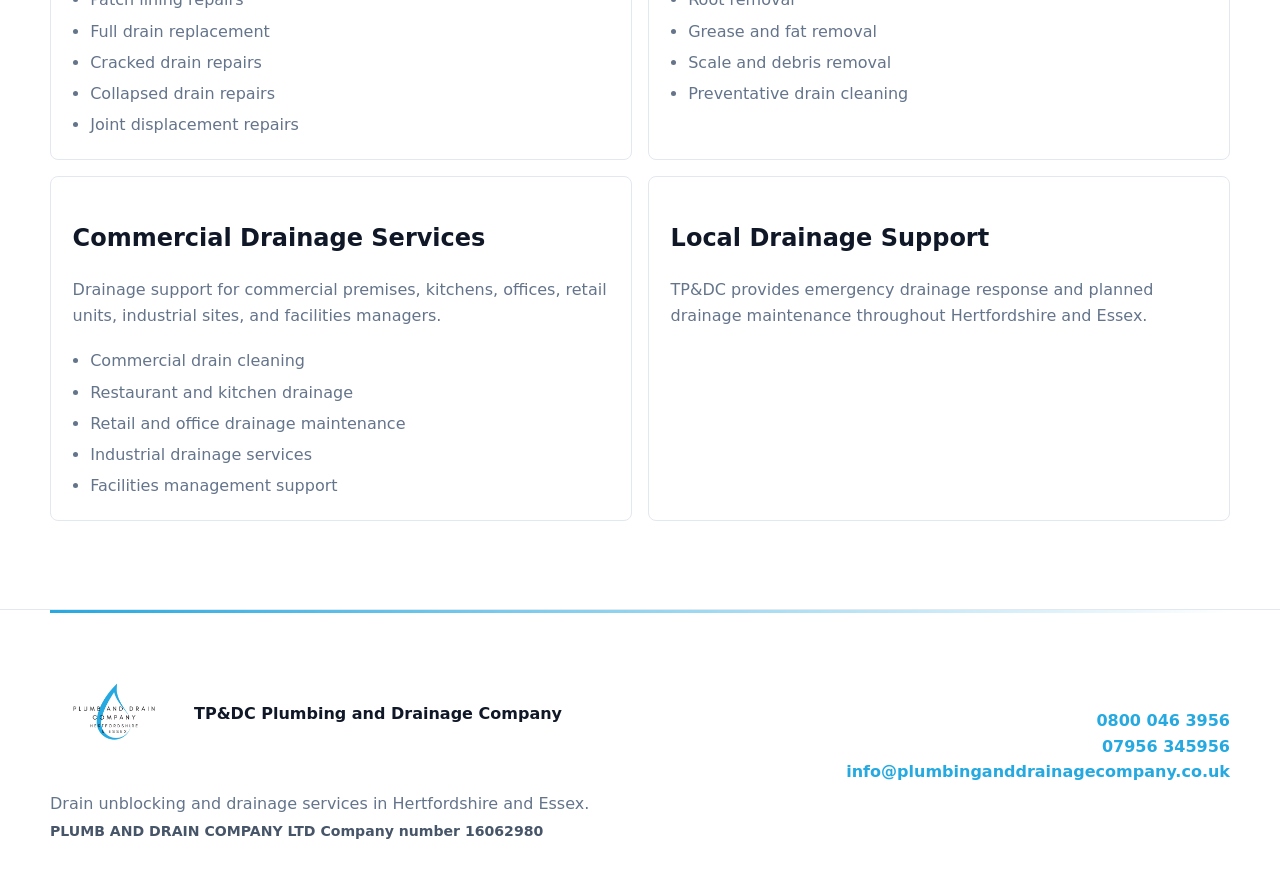
==== commit e387b96c: "Fix Web3Forms contact forms" ====
--- a/drainage-services.html
+++ b/drainage-services.html
@@ -80,6 +80,6 @@
         </article>
       </section>
     </main>
-    <footer class="footer"><div><a class="footer-brand" href="index.html" aria-label="TP&DC home"><img src="assets/plumb-and-drain-logo.png" alt="TP&DC Plumbing and Drainage Company logo"><span>TP&amp;DC Plumbing and Drainage Company</span></a><p>Drain unblocking and drainage services in Hertfordshire and Essex.</p><p class="company-number">PLUMB AND DRAIN COMPANY LTD Company number 16062980</p></div><div><a href="tel:08000463956">0800 046 3956</a><a href="mailto:info@plumbinganddrainagecompany.co.uk">info@plumbinganddrainagecompany.co.uk</a></div></footer>
+    <footer class="footer"><div><a class="footer-brand" href="index.html" aria-label="TP&DC home"><img src="assets/plumb-and-drain-logo.png" alt="TP&DC Plumbing and Drainage Company logo"><span>TP&amp;DC Plumbing and Drainage Company</span></a><p>Drain unblocking and drainage services in Hertfordshire and Essex.</p><p class="company-number">PLUMB AND DRAIN COMPANY LTD Company number 16062980</p></div><div><a href="tel:08000463956">0800 046 3956</a><a href="tel:07956345956">07956 345956</a><a href="mailto:info@plumbinganddrainagecompany.co.uk">info@plumbinganddrainagecompany.co.uk</a></div></footer>
   </body>
 </html>
--- a/styles.css
+++ b/styles.css
@@ -418,6 +418,8 @@
 }
 
 .service-card {
+  display: flex;
+  flex-direction: column;
   transition: transform 180ms ease, box-shadow 180ms ease, border-color 180ms ease;
 }
 
@@ -448,6 +450,87 @@
 .service-card a {
   color: var(--blue);
   font-weight: 900;
+  margin-top: auto;
+}
+
+.work-gallery {
+  border-top: 1px solid var(--line);
+}
+
+.before-after-grid {
+  display: grid;
+  grid-template-columns: repeat(3, 1fr);
+  gap: 1.15rem;
+}
+
+.before-after-card {
+  display: flex;
+  flex-direction: column;
+  gap: 1rem;
+  min-height: 100%;
+  padding: 1rem;
+  border: 1px solid var(--line);
+  border-radius: 0.5rem;
+  background: #fff;
+  box-shadow: 0 18px 45px rgba(15, 23, 42, 0.07);
+  transition: transform 180ms ease, border-color 180ms ease, box-shadow 180ms ease;
+}
+
+.before-after-card:hover {
+  transform: translateY(-4px);
+  border-color: rgba(38, 169, 224, 0.34);
+  box-shadow: 0 22px 55px rgba(15, 23, 42, 0.1);
+}
+
+.comparison-images {
+  display: grid;
+  grid-template-columns: repeat(2, minmax(0, 1fr));
+  gap: 0.55rem;
+}
+
+.comparison-images figure {
+  position: relative;
+  min-width: 0;
+  margin: 0;
+  overflow: hidden;
+  border-radius: 0.45rem;
+  background: var(--soft);
+  aspect-ratio: 4 / 5;
+}
+
+.comparison-images img {
+  width: 100%;
+  height: 100%;
+  object-fit: cover;
+  object-position: center;
+}
+
+.comparison-images span {
+  position: absolute;
+  left: 0.55rem;
+  top: 0.55rem;
+  z-index: 2;
+  padding: 0.25rem 0.5rem;
+  border-radius: 999px;
+  background: rgba(16, 24, 40, 0.82);
+  color: #fff;
+  font-size: 0.72rem;
+  font-weight: 900;
+}
+
+.comparison-images figure:last-child span {
+  background: var(--blue);
+}
+
+.before-after-card h3 {
+  margin: 0;
+  font-size: 1.18rem;
+  line-height: 1.18;
+}
+
+.before-after-card p {
+  margin: 0;
+  color: var(--muted);
 }
 
 .locations {
@@ -645,7 +728,8 @@
   }
 
   .trust-bar,
-  .service-grid {
+  .service-grid,
+  .before-after-grid {
     grid-template-columns: repeat(2, 1fr);
   }
 
@@ -701,6 +785,7 @@
   .trust-bar,
   .service-grid,
   .seo-grid,
+  .before-after-grid,
   .enquiry-form {
     grid-template-columns: 1fr;
   }
@@ -731,3 +816,264 @@
     text-align: left;
   }
 }
+
+/* Motion and polish layer */
+@keyframes heroDrift {
+  0% { transform: translate3d(0, 0, 0); }
+  50% { transform: translate3d(-18px, 14px, 0); }
+  100% { transform: translate3d(0, 0, 0); }
+}
+
+@keyframes slideUpFade {
+  from { opacity: 0; transform: translateY(22px); }
+  to { opacity: 1; transform: translateY(0); }
+}
+
+@keyframes softPulse {
+  0%, 100% { box-shadow: 0 14px 30px rgba(38, 169, 224, 0.32); }
+  50% { box-shadow: 0 18px 44px rgba(38, 169, 224, 0.46); }
+}
+
+.site-header {
+  transition: box-shadow 180ms ease, background-color 180ms ease;
+}
+
+.site-header:hover {
+  box-shadow: 0 14px 34px rgba(15, 23, 42, 0.08);
+}
+
+.brand img,
+.footer-brand img {
+  transition: transform 180ms ease;
+}
+
+.brand:hover img,
+.footer-brand:hover img {
+  transform: translateY(-2px);
+}
+
+.nav-links a {
+  position: relative;
+  transition: color 180ms ease, transform 180ms ease;
+}
+
+.nav-links a:not(.nav-cta)::after {
+  content: "";
+  position: absolute;
+  left: 0;
+  right: 0;
+  bottom: 0.35rem;
+  height: 2px;
+  background: var(--blue);
+  transform: scaleX(0);
+  transform-origin: left;
+  transition: transform 180ms ease;
+}
+
+.nav-links a:hover {
+  transform: translateY(-1px);
+}
+
+.nav-links a:hover::after,
+.nav-links a[aria-current="page"]::after {
+  transform: scaleX(1);
+}
+
+.nav-cta:hover {
+  background: var(--blue);
+  color: #fff;
+}
+
+.hero::before {
+  animation: heroDrift 18s ease-in-out infinite;
+}
+
+.hero::after {
+  content: "";
+  position: absolute;
+  inset: auto -10% -22% 26%;
+  z-index: -1;
+  height: 46%;
+  border: 1px solid rgba(38, 169, 224, 0.18);
+  border-radius: 50%;
+  transform: rotate(-8deg);
+}
+
+.hero-copy {
+  animation: slideUpFade 650ms ease both;
+}
+
+.hero-panel {
+  animation: slideUpFade 760ms ease 120ms both;
+}
+
+.response-card,
+.trust-bar div,
+.area-list span,
+.enquiry-form,
+input,
+select,
+textarea,
+.button,
+.seo-grid article {
+  transition: transform 180ms ease, border-color 180ms ease, box-shadow 180ms ease, background-color 180ms ease, color 180ms ease;
+}
+
+.response-card:hover {
+  transform: translateX(6px);
+  border-color: rgba(38, 169, 224, 0.34);
+  box-shadow: 0 14px 28px rgba(15, 23, 42, 0.08);
+}
+
+.subpage-hero {
+  position: relative;
+  overflow: hidden;
+}
+
+.subpage-hero::after {
+  content: "";
+  position: absolute;
+  right: -8rem;
+  bottom: -7rem;
+  width: 30rem;
+  height: 30rem;
+  border: 1px solid rgba(255, 255, 255, 0.22);
+  border-radius: 50%;
+  animation: heroDrift 16s ease-in-out infinite;
+}
+
+.button.primary {
+  animation: softPulse 4s ease-in-out infinite;
+}
+
+.button:hover {
+  transform: translateY(-2px);
+}
+
+.trust-bar {
+  animation: slideUpFade 680ms ease 220ms both;
+}
+
+.trust-bar div:hover,
+.area-list span:hover,
+.seo-grid article:hover {
+  transform: translateY(-4px);
+  border-color: rgba(38, 169, 224, 0.34);
+  box-shadow: 0 18px 45px rgba(15, 23, 42, 0.08);
+}
+
+.trust-bar div:hover,
+.area-list span:hover {
+  background: rgba(38, 169, 224, 0.06);
+}
+
+.quote-panel,
+.service-card,
+.seo-grid article,
+.footer {
+  position: relative;
+  overflow: hidden;
+}
+
+.quote-panel::after {
+  content: "";
+  position: absolute;
+  right: -3rem;
+  bottom: -3rem;
+  width: 9rem;
+  height: 9rem;
+  border: 1px solid rgba(255, 255, 255, 0.18);
+  border-radius: 50%;
+}
+
+.service-card::before,
+.seo-grid article::before {
+  content: "";
+  position: absolute;
+  inset: 0;
+  background: linear-gradient(135deg, rgba(38, 169, 224, 0.08), transparent 42%);
+  opacity: 0;
+  transition: opacity 180ms ease;
+  pointer-events: none;
+}
+
+.service-card:hover::before,
+.seo-grid article:hover::before {
+  opacity: 1;
+}
+
+.enquiry-form:focus-within {
+  transform: translateY(-3px);
+  box-shadow: 0 22px 60px rgba(15, 23, 42, 0.12);
+}
+
+input:focus,
+select:focus,
+textarea:focus {
+  outline: none;
+  border-color: var(--blue);
+  box-shadow: 0 0 0 4px rgba(38, 169, 224, 0.14);
+}
+
+.footer::before {
+  content: "";
+  position: absolute;
+  left: max(1rem, calc((100vw - 1180px) / 2));
+  right: max(1rem, calc((100vw - 1180px) / 2));
+  top: 0;
+  height: 3px;
+  background: linear-gradient(90deg, var(--blue), transparent);
+}
+
+@supports (animation-timeline: view()) {
+  .section-copy,
+  .quote-panel,
+  .service-card,
+  .before-after-card,
+  .seo-grid article,
+  .location-panel,
+  .area-list,
+  .enquiry > div,
+  .enquiry-form {
+    animation: slideUpFade both;
+    animation-timeline: view();
+    animation-range: entry 8% cover 28%;
+  }
+}
+
+@media (max-width: 980px) {
+  .hero-panel {
+    animation: slideUpFade 760ms ease 120ms both;
+  }
+}
+
+@media (prefers-reduced-motion: reduce) {
+  *,
+  *::before,
+  *::after {
+    animation-duration: 0.001ms !important;
+    animation-iteration-count: 1 !important;
+    scroll-behavior: auto !important;
+    transition-duration: 0.001ms !important;
+  }
+}
+
+.form-status {
+  margin: 0;
+  min-height: 1.5rem;
+  color: #17415a;
+  font-weight: 800;
+}
+
+.form-status.is-success {
+  color: #14764f;
+}
+
+.form-status.is-error {
+  color: #b42318;
+}
+
+.enquiry-form button:disabled {
+  cursor: wait;
+  opacity: 0.75;
+}
